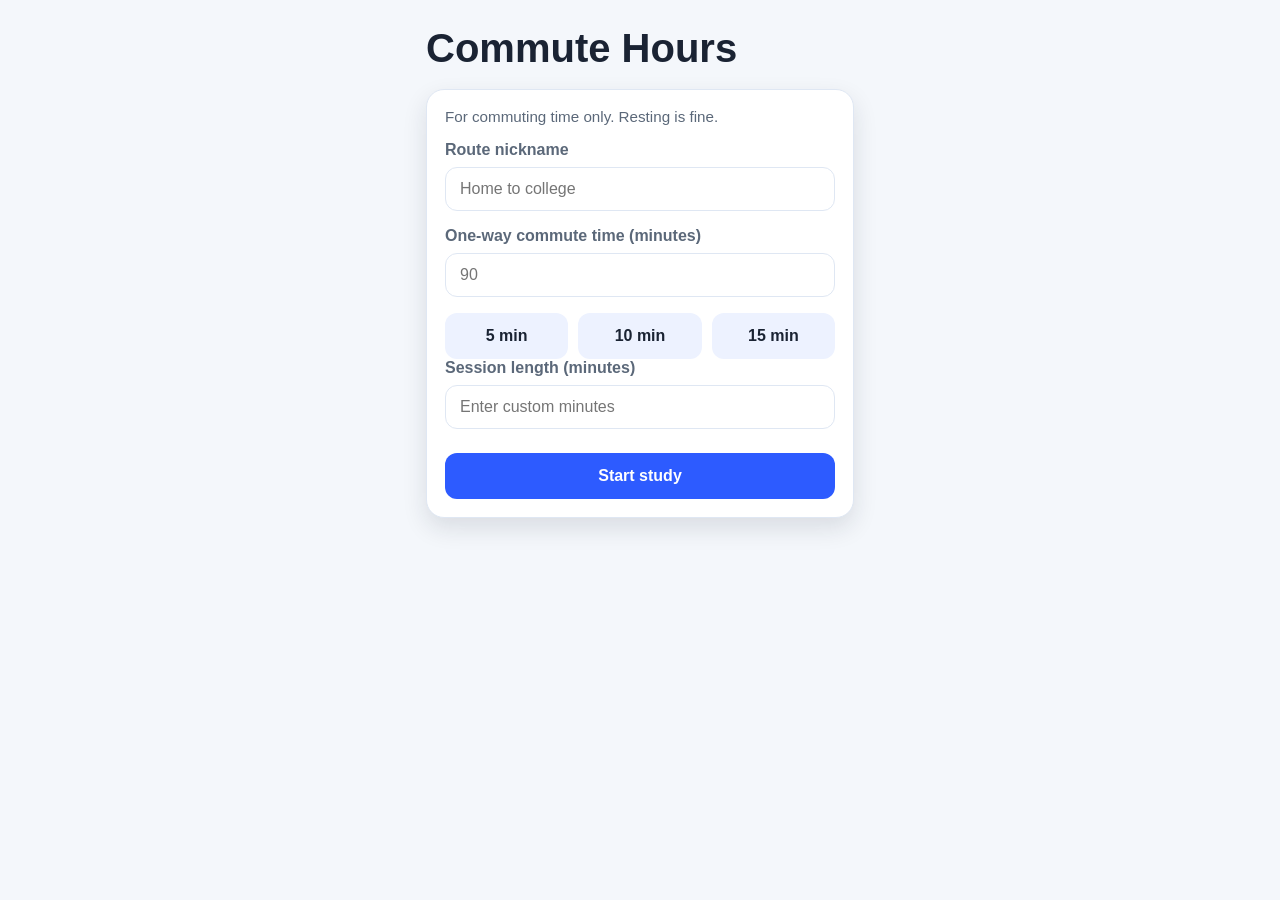
==== templates/index.html @ a93a5436 "Initial commit" ====
<!doctype html>
<html lang="en">
  <head>
    <meta charset="UTF-8" />
    <meta name="viewport" content="width=device-width, initial-scale=1.0" />
    <title>Commute Hours</title>
    <link rel="stylesheet" href="/static/css/style.css" />
  </head>
  <body>
    <div id="app" class="app-shell">
      <header class="topbar">
        <h1>Commute Hours</h1>
      </header>

      <main>
        <section id="setup-view" class="view active">
          <p class="helper-text">For commuting time only. Resting is fine.</p>
          <label>
            <span>Route nickname</span>
            <input id="route-name" type="text" maxlength="50" placeholder="Home to college" />
          </label>

          <label>
            <span>One-way commute time (minutes)</span>
            <input id="commute-minutes" type="number" min="0" step="1" placeholder="90" />
          </label>

          <div class="session-options">
            <button class="session-btn" data-minutes="5">5 min</button>
            <button class="session-btn" data-minutes="10">10 min</button>
            <button class="session-btn" data-minutes="15">15 min</button>
          </div>

          <label>
            <span>Session length (minutes)</span>
            <input id="session-length" type="number" min="1" step="1" placeholder="Enter custom minutes" />
          </label>

          <button id="start-session-btn" class="primary-btn" type="button">Start study</button>
          <div id="setup-error" class="error hidden" aria-live="polite"></div>
        </section>

        <section id="study-view" class="view hidden">
          <div class="study-header">
            <span id="study-progress">1 of 10</span>
            <button id="end-session-btn" class="secondary-btn" type="button">End early</button>
          </div>

          <div class="card-panel">
            <div id="question-text" class="question-text"></div>
            <div id="answer-block" class="answer-block hidden">
              <div id="answer-text" class="answer-text"></div>
            </div>
          </div>

          <div class="study-actions">
            <button id="show-answer-btn" class="primary-btn" type="button">Show answer</button>
            <div id="response-actions" class="response-actions hidden">
              <button id="understood-btn" class="success-btn" type="button">Understood</button>
              <button id="review-btn" class="secondary-btn" type="button">Review again</button>
            </div>
          </div>
        </section>

        <section id="confirm-view" class="view hidden">
          <h2>How many minutes did you actually study?</h2>
          <label>
            <span>Actual study minutes</span>
            <input id="actual-minutes" type="number" min="0" step="1" />
          </label>
          <div id="confirm-error" class="error hidden" aria-live="polite"></div>
          <button id="save-session-btn" class="primary-btn" type="button">Save</button>
        </section>

        <section id="dashboard-view" class="view hidden">
          <div class="dashboard-top">
            <div>
              <p class="label">This week</p>
              <h2 id="hours-reclaimed">0.0 hrs reclaimed</h2>
            </div>
          </div>

          <div class="chart">
            <div id="chart-bars" class="chart-bars"></div>
          </div>

          <div class="recent-sessions">
            <h3>Recent sessions</h3>
            <ul id="recent-sessions-list"></ul>
          </div>
        </section>
      </main>
    </div>

    <div id="toast" class="toast hidden"></div>

    <script src="/static/js/app.js"></script>
  </body>
</html>
---- static/css/style.css ----
:root {
  --bg: #f4f7fb;
  --panel: #ffffff;
  --text: #1a2333;
  --muted: #5b6879;
  --primary: #2d5bff;
  --primary-dark: #2149d9;
  --success: #1ca86f;
  --danger: #d94a4a;
  --border: #dfe7f3;
  --shadow: rgba(27, 37, 52, 0.12);
}

* { box-sizing: border-box; }

body {
  margin: 0;
  font-family: Arial, Helvetica, sans-serif;
  background: var(--bg);
  color: var(--text);
}

button, input {
  font: inherit;
}

.app-shell {
  max-width: 460px;
  margin: 0 auto;
  min-height: 100vh;
  background: var(--bg);
  padding: 16px;
}

.topbar {
  padding: 10px 0 18px;
}

.topbar h1 {
  margin: 0;
  font-size: clamp(2rem, 5vw, 2.5rem);
}

.view {
  background: var(--panel);
  border: 1px solid var(--border);
  border-radius: 18px;
  box-shadow: 0 10px 25px var(--shadow);
  padding: 18px;
}

.hidden {
  display: none !important;
}

label {
  display: block;
  margin-bottom: 16px;
}

label span {
  display: block;
  margin-bottom: 8px;
  color: var(--muted);
  font-weight: 600;
}

input {
  width: 100%;
  border: 1px solid var(--border);
  border-radius: 12px;
  padding: 12px 14px;
  font-size: 1rem;
}

.helper-text {
  margin: 0 0 16px;
  color: var(--muted);
  font-size: 0.95rem;
}

.session-options {
  display: grid;
  grid-template-columns: repeat(3, minmax(0, 1fr));
  gap: 10px;
  margin-top: 12px;
}

button {
  border: none;
  border-radius: 12px;
  cursor: pointer;
  font-weight: 700;
  transition: 0.15s ease;
  min-height: 46px;
}

.primary-btn {
  background: var(--primary);
  color: #fff;
  width: 100%;
}

.primary-btn:hover {
  background: var(--primary-dark);
}

.primary-btn:disabled {
  opacity: 0.6;
  cursor: not-allowed;
}

.secondary-btn {
  background: #edf2ff;
  color: var(--text);
}

.success-btn {
  background: var(--success);
  color: #fff;
}

.card-panel {
  background: #f8faff;
  border: 1px solid var(--border);
  border-radius: 18px;
  padding: 18px;
  min-height: 240px;
  display: flex;
  flex-direction: column;
  justify-content: space-between;
}

.question-text {
  font-size: 1.35rem;
  line-height: 1.5;
  font-weight: 700;
}

.answer-text {
  margin-top: 16px;
  font-size: 1.1rem;
  line-height: 1.6;
  color: var(--text);
}

.study-header {
  display: flex;
  align-items: center;
  justify-content: space-between;
  gap: 8px;
  margin-bottom: 14px;
  color: var(--muted);
  font-size: 0.95rem;
}

.study-actions {
  margin-top: 18px;
}

.response-actions {
  display: grid;
  grid-template-columns: 1fr 1fr;
  gap: 10px;
  margin-top: 12px;
}

.error {
  margin-top: 10px;
  color: var(--danger);
  font-size: 0.92rem;
}

.dashboard-top {
  margin-bottom: 20px;
}

.label {
  margin: 0;
  font-size: 0.8rem;
  text-transform: uppercase;
  letter-spacing: 0.08em;
  color: var(--muted);
}

#hours-reclaimed {
  margin: 6px 0 0;
  font-size: 1.8rem;
}

.chart-bars {
  display: grid;
  grid-template-columns: repeat(7, minmax(0, 1fr));
  gap: 8px;
  align-items: end;
  height: 130px;
  margin-bottom: 22px;
}

.bar-column {
  display: flex;
  flex-direction: column;
  align-items: center;
  justify-content: end;
  gap: 8px;
  height: 100%;
}

.bar {
  width: 100%;
  border-radius: 8px 8px 0 0;
  background: linear-gradient(180deg, #6b96ff, var(--primary));
  min-height: 8px;
}

.day-label {
  font-size: 0.72rem;
  color: var(--muted);
}

.recent-sessions h3 {
  margin: 0 0 10px;
}

#recent-sessions-list {
  list-style: none;
  padding: 0;
  margin: 0;
  display: flex;
  flex-direction: column;
  gap: 10px;
}

.session-item {
  background: #f6f9ff;
  border: 1px solid var(--border);
  border-radius: 12px;
  padding: 10px 12px;
  display: flex;
  justify-content: space-between;
  align-items: center;
  gap: 8px;
}

.session-item button {
  min-height: 36px;
  padding: 0 10px;
  font-size: 0.9rem;
}

.toast {
  position: fixed;
  left: 50%;
  bottom: 28px;
  transform: translateX(-50%);
  padding: 10px 16px;
  border-radius: 999px;
  background: rgba(26, 35, 51, 0.92);
  color: #fff;
  box-shadow: 0 8px 20px rgba(0,0,0,0.18);
}

#start-session-btn {
  margin-top: 8px;
}

.session-btn {
  background: #edf2ff;
  color: var(--text);
}

.session-btn.selected {
  background: var(--primary);
  color: #fff;
}
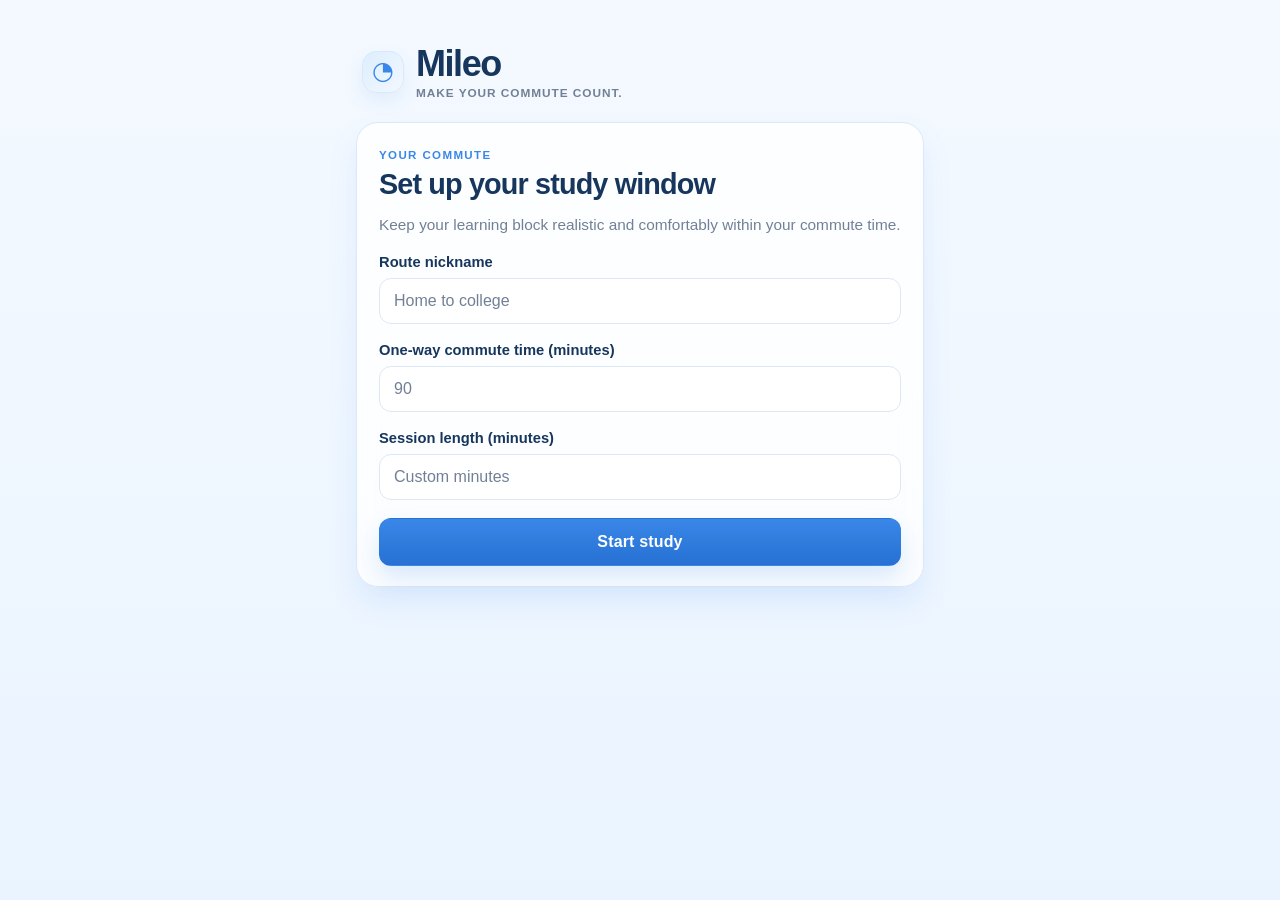
==== commit c00f25e4: "Make home navigation and manual session entry explicit" ====
--- a/templates/index.html
+++ b/templates/index.html
@@ -3,37 +3,46 @@
   <head>
     <meta charset="UTF-8" />
     <meta name="viewport" content="width=device-width, initial-scale=1.0" />
-    <title>Commute Hours</title>
+    <title>Mileo</title>
     <link rel="stylesheet" href="/static/css/style.css" />
   </head>
   <body>
     <div id="app" class="app-shell">
-      <header class="topbar">
-        <h1>Commute Hours</h1>
+      <header class="topbar" aria-label="Mileo header">
+        <a href="#" class="brand-link" id="brand-home-link" aria-label="Go to home page">
+          <div class="brand-wrap">
+            <div class="brand-icon" aria-hidden="true">
+              <span class="brand-icon-inner">◔</span>
+            </div>
+            <div class="brand-copy">
+              <div class="brand-name">Mileo</div>
+              <div class="brand-tagline">Make your commute count.</div>
+            </div>
+          </div>
+        </a>
       </header>
 
       <main>
         <section id="setup-view" class="view active">
-          <p class="helper-text">For commuting time only. Resting is fine.</p>
-          <label>
+          <div class="section-heading">
+            <p class="eyebrow">Your commute</p>
+            <h2>Set up your study window</h2>
+          </div>
+          <p class="helper-text">Keep your learning block realistic and comfortably within your commute time.</p>
+
+          <label class="field-group">
             <span>Route nickname</span>
             <input id="route-name" type="text" maxlength="50" placeholder="Home to college" />
           </label>
 
-          <label>
+          <label class="field-group">
             <span>One-way commute time (minutes)</span>
             <input id="commute-minutes" type="number" min="0" step="1" placeholder="90" />
           </label>
 
-          <div class="session-options">
-            <button class="session-btn" data-minutes="5">5 min</button>
-            <button class="session-btn" data-minutes="10">10 min</button>
-            <button class="session-btn" data-minutes="15">15 min</button>
-          </div>
-
-          <label>
+          <label class="field-group custom-field">
             <span>Session length (minutes)</span>
-            <input id="session-length" type="number" min="1" step="1" placeholder="Enter custom minutes" />
+            <input id="session-length" type="number" min="1" step="1" placeholder="Custom minutes" />
           </label>
 
           <button id="start-session-btn" class="primary-btn" type="button">Start study</button>
@@ -42,19 +51,28 @@
 
         <section id="study-view" class="view hidden">
           <div class="study-header">
-            <span id="study-progress">1 of 10</span>
-            <button id="end-session-btn" class="secondary-btn" type="button">End early</button>
+            <div class="study-meta">
+              <span class="mini-badge">Learning</span>
+              <span id="study-progress" class="study-progress">Card 1 of 10</span>
+            </div>
+            <span id="study-status" class="study-status">Initial pass</span>
+            <button id="end-session-btn" class="secondary-btn compact" type="button">End early</button>
+          </div>
+
+          <div class="progress-track" aria-hidden="true">
+            <span id="study-progress-bar" class="progress-bar"></span>
           </div>
 
           <div class="card-panel">
             <div id="question-text" class="question-text"></div>
             <div id="answer-block" class="answer-block hidden">
               <div id="answer-text" class="answer-text"></div>
+              <div id="explanation-text" class="explanation-text hidden"></div>
             </div>
           </div>
 
           <div class="study-actions">
-            <button id="show-answer-btn" class="primary-btn" type="button">Show answer</button>
+            <button id="show-answer-btn" class="primary-btn" type="button">Reveal answer</button>
             <div id="response-actions" class="response-actions hidden">
               <button id="understood-btn" class="success-btn" type="button">Understood</button>
               <button id="review-btn" class="secondary-btn" type="button">Review again</button>
@@ -63,29 +81,59 @@
         </section>
 
         <section id="confirm-view" class="view hidden">
-          <h2>How many minutes did you actually study?</h2>
-          <label>
+          <div class="section-heading compact-heading">
+            <p class="eyebrow">Session recap</p>
+            <h2>How many minutes did you actually study?</h2>
+          </div>
+          <p class="helper-text">Record the time you truly focused on learning, even if it was shorter than planned.</p>
+          <div class="info-panel">
+            <strong>Planned study block:</strong>
+            <span id="planned-session-summary">0 min</span>
+          </div>
+          <label class="field-group">
             <span>Actual study minutes</span>
             <input id="actual-minutes" type="number" min="0" step="1" />
           </label>
           <div id="confirm-error" class="error hidden" aria-live="polite"></div>
-          <button id="save-session-btn" class="primary-btn" type="button">Save</button>
+          <div class="confirm-actions">
+            <button id="save-session-btn" class="primary-btn" type="button">Save session</button>
+          </div>
         </section>
 
         <section id="dashboard-view" class="view hidden">
           <div class="dashboard-top">
-            <div>
-              <p class="label">This week</p>
-              <h2 id="hours-reclaimed">0.0 hrs reclaimed</h2>
+            <div class="section-heading compact-heading">
+              <p class="eyebrow">Your progress</p>
+              <h2>This week</h2>
             </div>
           </div>
 
-          <div class="chart">
-            <div id="chart-bars" class="chart-bars"></div>
+          <div class="kpi-grid">
+            <article class="kpi-card">
+              <span class="kpi-label">Study minutes</span>
+              <strong id="week-minutes">0 min</strong>
+              <span class="kpi-meta">Current week</span>
+            </article>
+            <article class="kpi-card">
+              <span class="kpi-label">Hours</span>
+              <strong id="hours-reclaimed">0.0 hrs</strong>
+              <span class="kpi-meta">Recovered</span>
+            </article>
+          </div>
+
+          <div class="chart-card">
+            <div class="chart-heading">
+              <h3>Weekly breakdown</h3>
+            </div>
+            <div class="chart">
+              <div id="chart-bars" class="chart-bars"></div>
+            </div>
           </div>
 
           <div class="recent-sessions">
-            <h3>Recent sessions</h3>
+            <div class="chart-heading">
+              <h3>Recent sessions</h3>
+            </div>
             <ul id="recent-sessions-list"></ul>
           </div>
         </section>
--- a/static/css/style.css
+++ b/static/css/style.css
@@ -1,22 +1,45 @@
 :root {
-  --bg: #f4f7fb;
-  --panel: #ffffff;
-  --text: #1a2333;
-  --muted: #5b6879;
-  --primary: #2d5bff;
-  --primary-dark: #2149d9;
-  --success: #1ca86f;
-  --danger: #d94a4a;
-  --border: #dfe7f3;
-  --shadow: rgba(27, 37, 52, 0.12);
-}
-
-* { box-sizing: border-box; }
+  --bg: #F4F9FF;
+  --bg-strong: #EAF4FF;
+  --primary-light: #DCEEFF;
+  --primary-soft: #EDF6FF;
+  --primary-action: #3987E8;
+  --primary-hover: #2671D3;
+  --navy: #17365D;
+  --text: #34465D;
+  --muted: #718096;
+  --card: #FFFFFF;
+  --border: #DCE8F5;
+  --shadow: rgba(57, 135, 232, 0.10);
+  --success: #248567;
+  --warning: #D99028;
+  --error: #D94F5C;
+  --radius-lg: 22px;
+  --radius-md: 16px;
+  --radius-sm: 12px;
+  --space-1: 4px;
+  --space-2: 8px;
+  --space-3: 12px;
+  --space-4: 16px;
+  --space-5: 20px;
+  --space-6: 24px;
+  --space-8: 32px;
+  --focus-ring: 0 0 0 3px rgba(57, 135, 232, 0.18);
+}
+
+* {
+  box-sizing: border-box;
+}
+
+html {
+  scroll-behavior: smooth;
+}
 
 body {
   margin: 0;
-  font-family: Arial, Helvetica, sans-serif;
-  background: var(--bg);
+  min-height: 100vh;
+  font-family: Inter, "Segoe UI", "Helvetica Neue", Arial, sans-serif;
+  background: linear-gradient(180deg, var(--bg) 0%, var(--bg-strong) 100%);
   color: var(--text);
 }
 
@@ -24,124 +47,265 @@
   font: inherit;
 }
 
+button {
+  border: 1px solid transparent;
+  border-radius: var(--radius-sm);
+  cursor: pointer;
+  font-weight: 600;
+  transition: background-color 180ms ease, border-color 180ms ease, transform 180ms ease, box-shadow 180ms ease;
+}
+
+button:active {
+  transform: translateY(1px);
+}
+
+button:focus-visible,
+input:focus-visible {
+  outline: none;
+  box-shadow: var(--focus-ring);
+}
+
 .app-shell {
-  max-width: 460px;
+  max-width: 480px;
   margin: 0 auto;
   min-height: 100vh;
-  background: var(--bg);
-  padding: 16px;
+  padding: 18px 16px 32px;
 }
 
 .topbar {
-  padding: 10px 0 18px;
-}
-
-.topbar h1 {
-  margin: 0;
-  font-size: clamp(2rem, 5vw, 2.5rem);
+  padding: 6px 0 18px;
+}
+
+.brand-link {
+  display: inline-flex;
+  text-decoration: none;
+  transition: opacity 180ms ease, transform 180ms ease;
+}
+
+.brand-link:hover {
+  opacity: 0.96;
+}
+
+.brand-link:active {
+  transform: translateY(1px);
+}
+
+.brand-wrap {
+  display: flex;
+  align-items: center;
+  gap: 12px;
+  padding: 10px 6px 4px;
+}
+
+.brand-icon {
+  width: 42px;
+  height: 42px;
+  display: grid;
+  place-items: center;
+  border-radius: 14px;
+  background: linear-gradient(135deg, var(--primary-light), #F2F8FF);
+  border: 1px solid var(--border);
+  box-shadow: 0 8px 18px var(--shadow);
+}
+
+.brand-icon-inner {
+  font-size: 1.55rem;
+  color: var(--primary-action);
+  line-height: 1;
+}
+
+.brand-copy {
+  display: flex;
+  flex-direction: column;
+  gap: 2px;
+}
+
+.brand-name {
+  font-size: clamp(1.8rem, 4vw, 2.25rem);
+  font-weight: 800;
+  letter-spacing: -0.04em;
+  color: var(--navy);
+  line-height: 1.1;
+}
+
+.brand-tagline {
+  font-size: 0.74rem;
+  letter-spacing: 0.08em;
+  text-transform: uppercase;
+  color: var(--muted);
+  font-weight: 700;
 }
 
 .view {
-  background: var(--panel);
-  border: 1px solid var(--border);
-  border-radius: 18px;
-  box-shadow: 0 10px 25px var(--shadow);
-  padding: 18px;
+  background: rgba(255, 255, 255, 0.8);
+  border: 1px solid var(--border);
+  border-radius: var(--radius-lg);
+  box-shadow: 0 16px 30px var(--shadow);
+  padding: 20px 18px 18px;
+  backdrop-filter: blur(10px);
 }
 
 .hidden {
   display: none !important;
 }
 
-label {
+.section-heading {
+  margin-bottom: 12px;
+}
+
+.section-heading h2 {
+  margin: 0;
+  color: var(--navy);
+  font-size: clamp(1.45rem, 5vw, 1.8rem);
+  letter-spacing: -0.03em;
+  line-height: 1.2;
+}
+
+.compact-heading {
+  margin-bottom: 8px;
+}
+
+.eyebrow {
+  margin: 0 0 6px;
+  color: var(--primary-action);
+  font-size: 0.72rem;
+  font-weight: 800;
+  letter-spacing: 0.12em;
+  text-transform: uppercase;
+}
+
+.helper-text {
+  margin: 0 0 18px;
+  color: var(--muted);
+  line-height: 1.5;
+  font-size: 0.96rem;
+}
+
+.field-group {
   display: block;
-  margin-bottom: 16px;
-}
-
-label span {
+  margin-bottom: 18px;
+}
+
+.field-group span {
   display: block;
   margin-bottom: 8px;
-  color: var(--muted);
-  font-weight: 600;
+  color: var(--navy);
+  font-size: 0.92rem;
+  font-weight: 700;
 }
 
 input {
   width: 100%;
   border: 1px solid var(--border);
-  border-radius: 12px;
-  padding: 12px 14px;
+  border-radius: var(--radius-sm);
+  background: #fff;
+  padding: 13px 14px;
   font-size: 1rem;
-}
-
-.helper-text {
-  margin: 0 0 16px;
-  color: var(--muted);
-  font-size: 0.95rem;
-}
-
-.session-options {
-  display: grid;
-  grid-template-columns: repeat(3, minmax(0, 1fr));
-  gap: 10px;
-  margin-top: 12px;
-}
-
-button {
-  border: none;
-  border-radius: 12px;
-  cursor: pointer;
-  font-weight: 700;
-  transition: 0.15s ease;
-  min-height: 46px;
+  color: var(--navy);
+  transition: border-color 150ms ease, box-shadow 150ms ease;
+}
+
+input::placeholder {
+  color: var(--muted);
+}
+
+input:focus {
+  border-color: var(--primary-action);
+}
+
+.custom-field {
+  margin-bottom: 18px;
+}
+
+.primary-btn,
+.secondary-btn,
+.success-btn {
+  min-height: 48px;
+  border-radius: var(--radius-sm);
+  padding: 11px 16px;
+  font-weight: 700;
+  letter-spacing: 0.01em;
 }
 
 .primary-btn {
-  background: var(--primary);
+  width: 100%;
+  background: linear-gradient(180deg, var(--primary-action), var(--primary-hover));
   color: #fff;
-  width: 100%;
+  border-color: transparent;
+  box-shadow: 0 12px 24px rgba(57, 135, 232, 0.18);
 }
 
 .primary-btn:hover {
-  background: var(--primary-dark);
+  filter: brightness(1.02);
 }
 
 .primary-btn:disabled {
-  opacity: 0.6;
+  opacity: 0.65;
   cursor: not-allowed;
+  box-shadow: none;
 }
 
 .secondary-btn {
-  background: #edf2ff;
-  color: var(--text);
+  background: var(--primary-soft);
+  color: var(--primary-action);
+  border-color: var(--border);
+}
+
+.secondary-btn:hover {
+  background: #e8f2ff;
+}
+
+.compact {
+  min-height: 42px;
+  padding: 9px 12px;
+  font-size: 0.9rem;
 }
 
 .success-btn {
-  background: var(--success);
+  background: linear-gradient(180deg, var(--success), #1f7a5b);
   color: #fff;
+  border-color: transparent;
 }
 
 .card-panel {
-  background: #f8faff;
-  border: 1px solid var(--border);
-  border-radius: 18px;
-  padding: 18px;
-  min-height: 240px;
+  background: linear-gradient(180deg, #F7FBFF, #EDF6FF);
+  border: 1px solid var(--border);
+  border-radius: var(--radius-md);
+  padding: 18px 18px 16px;
+  min-height: 260px;
   display: flex;
   flex-direction: column;
   justify-content: space-between;
+  box-shadow: inset 0 1px 0 rgba(255,255,255,0.9);
 }
 
 .question-text {
-  font-size: 1.35rem;
+  font-size: clamp(1.2rem, 5vw, 1.55rem);
   line-height: 1.5;
-  font-weight: 700;
+  font-weight: 800;
+  color: var(--navy);
+  letter-spacing: -0.02em;
+}
+
+.answer-block {
+  margin-top: 14px;
+  padding-top: 14px;
+  border-top: 1px solid var(--border);
 }
 
 .answer-text {
-  margin-top: 16px;
-  font-size: 1.1rem;
+  font-size: 1.02rem;
+  line-height: 1.7;
+  color: var(--text);
+}
+
+.explanation-text {
+  margin-top: 12px;
+  padding: 12px 12px 0;
+  border-top: 1px solid rgba(220, 232, 245, 0.8);
+  color: var(--muted);
   line-height: 1.6;
-  color: var(--text);
+  font-size: 0.94rem;
 }
 
 .study-header {
@@ -150,8 +314,58 @@
   justify-content: space-between;
   gap: 8px;
   margin-bottom: 14px;
-  color: var(--muted);
-  font-size: 0.95rem;
+}
+
+.study-meta {
+  display: flex;
+  flex-direction: column;
+  gap: 3px;
+  flex: 1;
+}
+
+.mini-badge {
+  display: inline-flex;
+  align-self: flex-start;
+  background: var(--primary-soft);
+  color: var(--primary-action);
+  border: 1px solid var(--border);
+  border-radius: 999px;
+  padding: 5px 9px;
+  font-size: 0.66rem;
+  font-weight: 800;
+  letter-spacing: 0.08em;
+  text-transform: uppercase;
+}
+
+.study-progress {
+  color: var(--muted);
+  font-size: 0.82rem;
+  font-weight: 700;
+}
+
+.study-status {
+  color: var(--muted);
+  font-size: 0.8rem;
+  font-weight: 700;
+  text-align: center;
+}
+
+.progress-track {
+  width: 100%;
+  height: 8px;
+  border-radius: 999px;
+  background: var(--primary-light);
+  overflow: hidden;
+  margin-bottom: 16px;
+}
+
+.progress-bar {
+  display: block;
+  width: 0%;
+  height: 100%;
+  background: linear-gradient(90deg, var(--primary-action), #8ec0ff);
+  border-radius: inherit;
+  transition: width 180ms ease;
 }
 
 .study-actions {
@@ -166,35 +380,95 @@
 }
 
 .error {
-  margin-top: 10px;
-  color: var(--danger);
+  margin-top: 12px;
+  color: var(--error);
+  font-size: 0.9rem;
+  font-weight: 600;
+}
+
+.info-panel {
+  display: flex;
+  justify-content: space-between;
+  gap: 8px;
+  align-items: center;
+  padding: 12px 14px;
+  border-radius: var(--radius-sm);
+  background: var(--primary-soft);
+  border: 1px solid var(--border);
+  color: var(--navy);
+  margin: 0 0 16px;
   font-size: 0.92rem;
 }
 
-.dashboard-top {
-  margin-bottom: 20px;
-}
-
-.label {
+.confirm-actions {
+  margin-top: 16px;
+}
+
+.kpi-grid {
+  display: grid;
+  grid-template-columns: repeat(2, minmax(0, 1fr));
+  gap: 12px;
+  margin: 12px 0 18px;
+}
+
+.kpi-card {
+  background: var(--card);
+  border: 1px solid var(--border);
+  border-radius: var(--radius-md);
+  box-shadow: 0 8px 18px var(--shadow);
+  padding: 14px 12px;
+  display: flex;
+  flex-direction: column;
+  gap: 6px;
+  min-height: 112px;
+}
+
+.kpi-label {
+  color: var(--muted);
+  font-size: 0.72rem;
+  font-weight: 800;
+  letter-spacing: 0.08em;
+  text-transform: uppercase;
+}
+
+.kpi-card strong {
+  color: var(--navy);
+  font-size: clamp(1.4rem, 5vw, 2rem);
+  line-height: 1.1;
+  letter-spacing: -0.04em;
+}
+
+.kpi-meta {
+  color: var(--muted);
+  font-size: 0.8rem;
+}
+
+.chart-card,
+.recent-sessions {
+  background: var(--card);
+  border: 1px solid var(--border);
+  border-radius: var(--radius-md);
+  padding: 14px 12px;
+  box-shadow: 0 8px 18px var(--shadow);
+}
+
+.chart-heading {
+  margin-bottom: 12px;
+}
+
+.chart-heading h3 {
   margin: 0;
-  font-size: 0.8rem;
-  text-transform: uppercase;
-  letter-spacing: 0.08em;
-  color: var(--muted);
-}
-
-#hours-reclaimed {
-  margin: 6px 0 0;
-  font-size: 1.8rem;
+  color: var(--navy);
+  font-size: 1rem;
 }
 
 .chart-bars {
   display: grid;
   grid-template-columns: repeat(7, minmax(0, 1fr));
-  gap: 8px;
+  gap: 10px;
   align-items: end;
-  height: 130px;
-  margin-bottom: 22px;
+  height: 140px;
+  padding: 8px 4px 0;
 }
 
 .bar-column {
@@ -203,23 +477,25 @@
   align-items: center;
   justify-content: end;
   gap: 8px;
-  height: 100%;
+  min-height: 100%;
 }
 
 .bar {
   width: 100%;
-  border-radius: 8px 8px 0 0;
-  background: linear-gradient(180deg, #6b96ff, var(--primary));
-  min-height: 8px;
+  border-radius: 10px 10px 0 0;
+  background: linear-gradient(180deg, #94c4ff, var(--primary-action));
+  min-height: 10px;
+  box-shadow: inset 0 -1px 0 rgba(255,255,255,0.2);
 }
 
 .day-label {
-  font-size: 0.72rem;
-  color: var(--muted);
-}
-
-.recent-sessions h3 {
-  margin: 0 0 10px;
+  font-size: 0.68rem;
+  color: var(--muted);
+  font-weight: 700;
+}
+
+.recent-sessions {
+  margin-top: 18px;
 }
 
 #recent-sessions-list {
@@ -232,20 +508,42 @@
 }
 
 .session-item {
-  background: #f6f9ff;
-  border: 1px solid var(--border);
-  border-radius: 12px;
+  display: flex;
+  align-items: center;
+  justify-content: space-between;
+  gap: 8px;
   padding: 10px 12px;
-  display: flex;
-  justify-content: space-between;
-  align-items: center;
-  gap: 8px;
+  border: 1px solid var(--border);
+  border-radius: var(--radius-sm);
+  background: linear-gradient(180deg, #F9FBFF, #F3F8FF);
+}
+
+.session-item strong {
+  display: block;
+  color: var(--navy);
+  font-size: 0.92rem;
+}
+
+.session-item span {
+  color: var(--muted);
+  font-size: 0.76rem;
+}
+
+.session-item .session-minute {
+  color: var(--navy);
+  font-weight: 800;
+  font-size: 0.9rem;
+  flex-shrink: 0;
 }
 
 .session-item button {
   min-height: 36px;
   padding: 0 10px;
-  font-size: 0.9rem;
+  background: var(--card);
+  border-color: var(--border);
+  color: var(--primary-action);
+  font-size: 0.8rem;
+  font-weight: 700;
 }
 
 .toast {
@@ -253,23 +551,31 @@
   left: 50%;
   bottom: 28px;
   transform: translateX(-50%);
+  background: rgba(23, 54, 93, 0.94);
+  color: #fff;
   padding: 10px 16px;
   border-radius: 999px;
-  background: rgba(26, 35, 51, 0.92);
-  color: #fff;
-  box-shadow: 0 8px 20px rgba(0,0,0,0.18);
-}
-
-#start-session-btn {
-  margin-top: 8px;
-}
-
-.session-btn {
-  background: #edf2ff;
-  color: var(--text);
-}
-
-.session-btn.selected {
-  background: var(--primary);
-  color: #fff;
-}
+  box-shadow: 0 12px 24px rgba(23, 54, 93, 0.22);
+  font-size: 0.9rem;
+  font-weight: 700;
+}
+
+@media (min-width: 560px) {
+  .app-shell {
+    max-width: 600px;
+    padding-top: 28px;
+  }
+
+  .view {
+    padding: 26px 22px 20px;
+  }
+}
+
+@media (prefers-reduced-motion: reduce) {
+  *, *::before, *::after {
+    animation-duration: 0.01ms !important;
+    animation-iteration-count: 1 !important;
+    transition-duration: 0.01ms !important;
+    scroll-behavior: auto !important;
+  }
+}
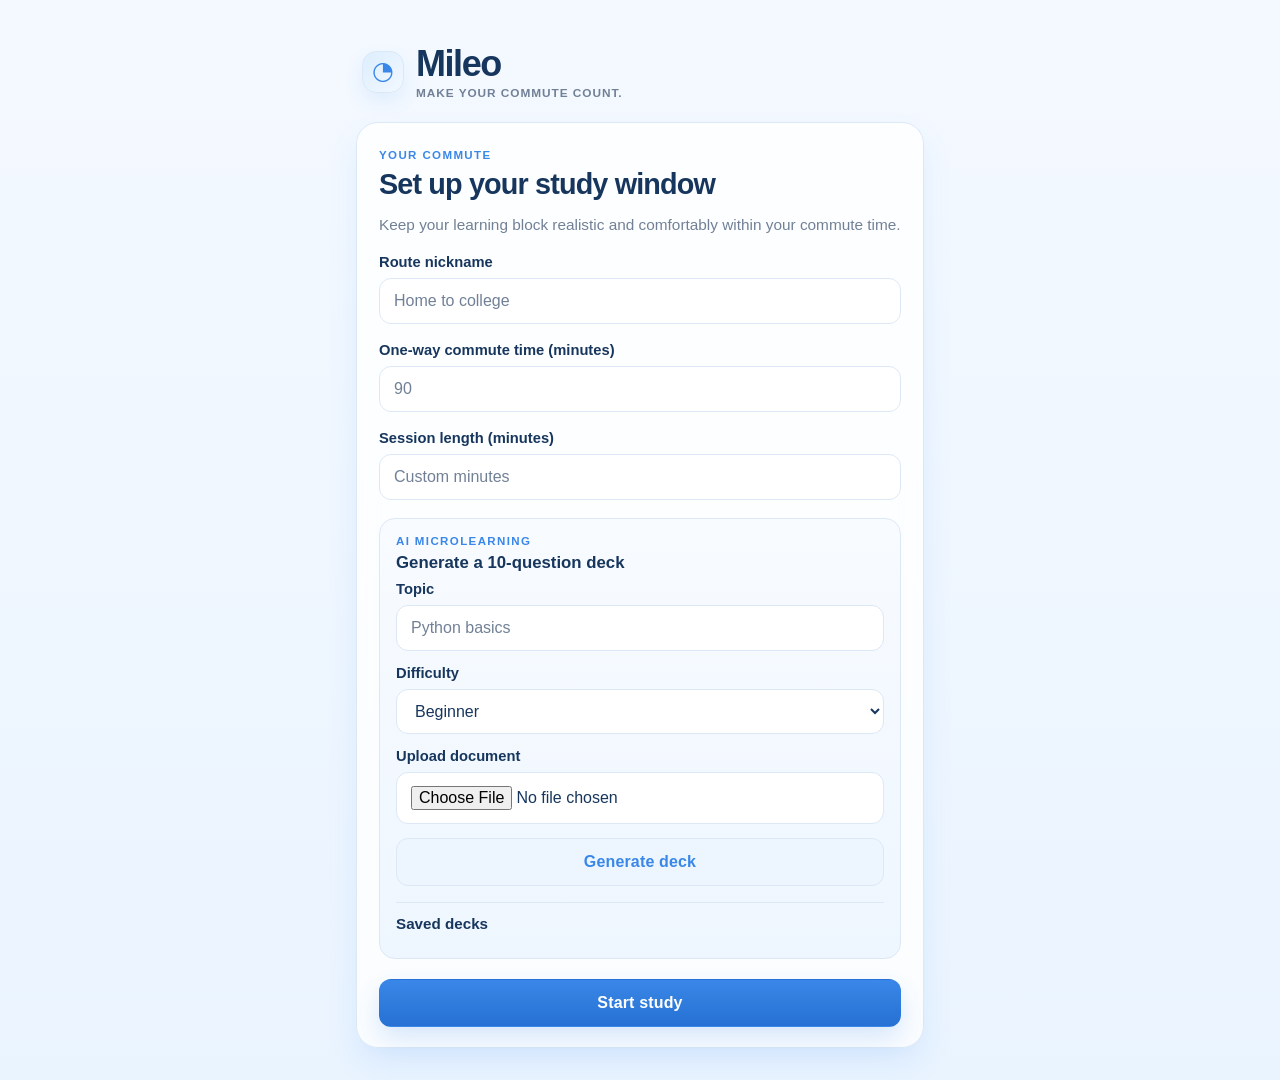
==== commit 84bdf612: "remove old bundled Python flashcards drop unused source text input from the app keep upload-based AI" ====
--- a/templates/index.html
+++ b/templates/index.html
@@ -44,6 +44,42 @@
             <span>Session length (minutes)</span>
             <input id="session-length" type="number" min="1" step="1" placeholder="Custom minutes" />
           </label>
+
+          <div class="ai-panel">
+            <div class="mini-panel-header">
+              <p class="eyebrow">AI microlearning</p>
+              <h3>Generate a 10-question deck</h3>
+            </div>
+
+            <div class="ai-form-grid">
+              <label class="field-group compact-field">
+                <span>Topic</span>
+                <input id="ai-topic" type="text" placeholder="Python basics" />
+              </label>
+
+              <label class="field-group compact-field">
+                <span>Difficulty</span>
+                <select id="ai-difficulty">
+                  <option value="Beginner">Beginner</option>
+                  <option value="Intermediate">Intermediate</option>
+                  <option value="Advanced">Advanced</option>
+                </select>
+              </label>
+
+              <label class="field-group compact-field">
+                <span>Upload document</span>
+                <input id="ai-file" type="file" accept=".txt,.pdf,.docx" />
+              </label>
+
+              <button id="generate-ai-btn" class="secondary-btn full-width" type="button">Generate deck</button>
+              <div id="ai-status" class="ai-status hidden" aria-live="polite"></div>
+            </div>
+
+            <div class="saved-batches-box">
+              <h4>Saved decks</h4>
+              <ul id="ai-batch-list" class="ai-batch-list"></ul>
+            </div>
+          </div>
 
           <button id="start-session-btn" class="primary-btn" type="button">Start study</button>
           <div id="setup-error" class="error hidden" aria-live="polite"></div>
--- a/static/css/style.css
+++ b/static/css/style.css
@@ -217,6 +217,104 @@
   margin-bottom: 18px;
 }
 
+.ai-panel {
+  margin: 10px 0 20px;
+  padding: 16px;
+  border: 1px solid var(--border);
+  border-radius: var(--radius-md);
+  background: linear-gradient(180deg, #F8FBFF, #EEF6FF);
+}
+
+.mini-panel-header {
+  margin-bottom: 8px;
+}
+
+.mini-panel-header h3 {
+  margin: 0;
+  font-size: 1.05rem;
+  color: var(--navy);
+}
+
+.ai-form-grid {
+  display: flex;
+  flex-direction: column;
+  gap: 4px;
+}
+
+.compact-field {
+  margin-bottom: 10px;
+}
+
+select,
+textarea {
+  width: 100%;
+  border: 1px solid var(--border);
+  border-radius: var(--radius-sm);
+  background: #fff;
+  padding: 12px 14px;
+  font: inherit;
+  color: var(--navy);
+  resize: vertical;
+}
+
+textarea {
+  min-height: 90px;
+}
+
+.full-width {
+  width: 100%;
+}
+
+.ai-status {
+  margin-top: 8px;
+  color: var(--primary-action);
+  font-size: 0.88rem;
+  font-weight: 700;
+}
+
+.saved-batches-box {
+  margin-top: 16px;
+  padding-top: 12px;
+  border-top: 1px solid var(--border);
+}
+
+.saved-batches-box h4 {
+  margin: 0 0 10px;
+  color: var(--navy);
+  font-size: 0.95rem;
+}
+
+.ai-batch-list {
+  list-style: none;
+  padding: 0;
+  margin: 0;
+  display: flex;
+  flex-direction: column;
+  gap: 8px;
+}
+
+.ai-batch-item {
+  display: flex;
+  align-items: center;
+  justify-content: space-between;
+  gap: 8px;
+  background: rgba(255,255,255,0.7);
+  border: 1px solid var(--border);
+  border-radius: var(--radius-sm);
+  padding: 8px 10px;
+}
+
+.ai-batch-item small {
+  display: block;
+  color: var(--muted);
+}
+
+.ai-batch-item button {
+  min-height: 34px;
+  padding: 0 10px;
+  font-size: 0.78rem;
+}
+
 .primary-btn,
 .secondary-btn,
 .success-btn {
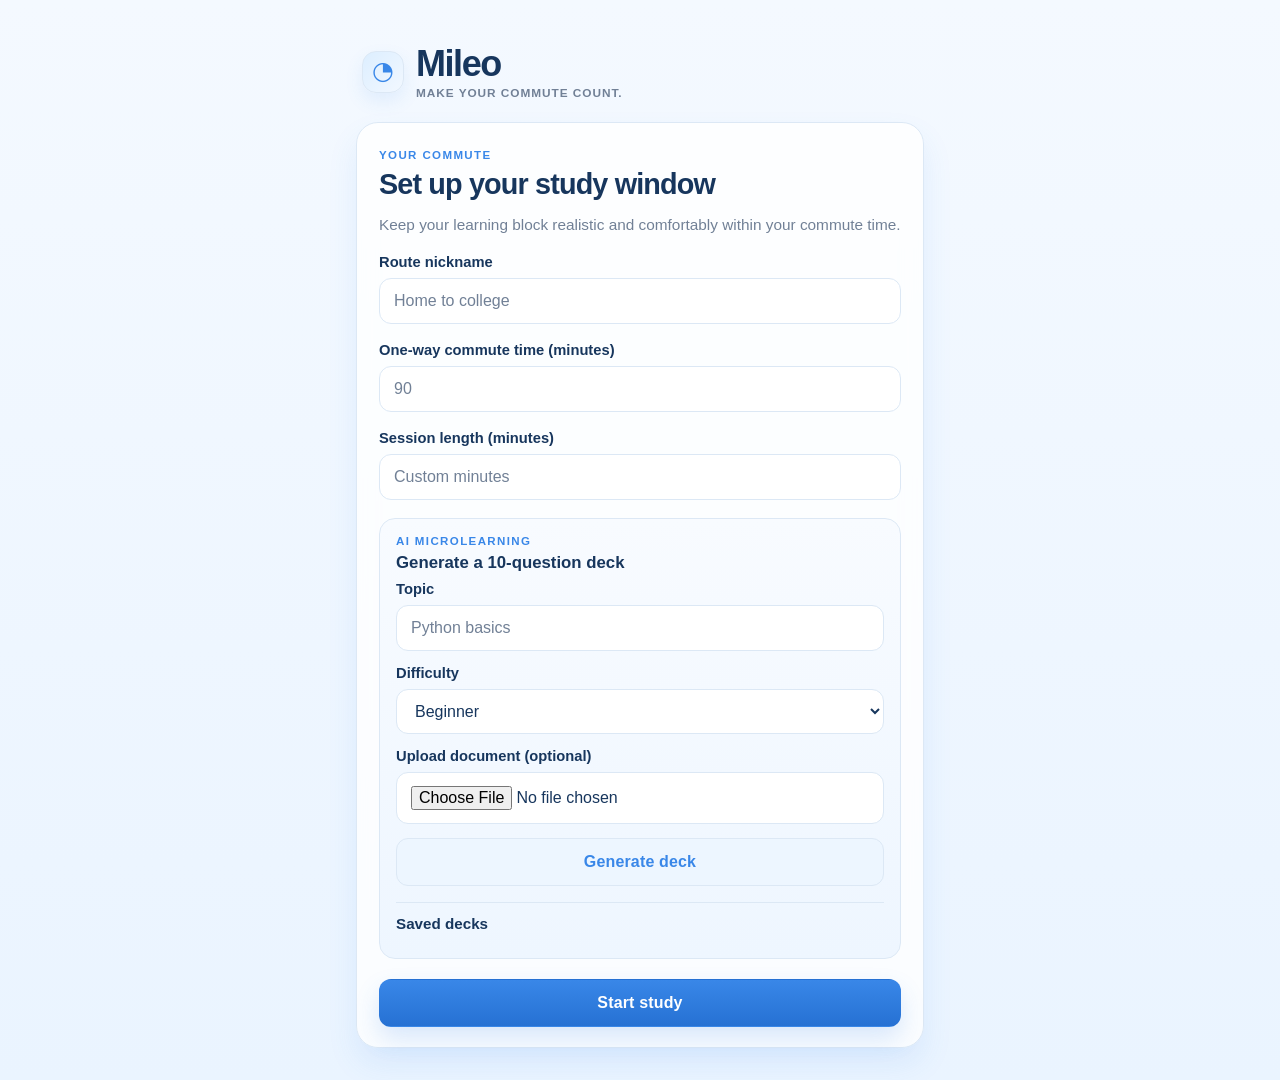
==== commit cacd6282: "Fix deck progress tracking and optional Gemini AI flow fix study-card progress to show absolute deck" ====
--- a/templates/index.html
+++ b/templates/index.html
@@ -67,7 +67,7 @@
               </label>
 
               <label class="field-group compact-field">
-                <span>Upload document</span>
+                <span>Upload document (optional)</span>
                 <input id="ai-file" type="file" accept=".txt,.pdf,.docx" />
               </label>
 
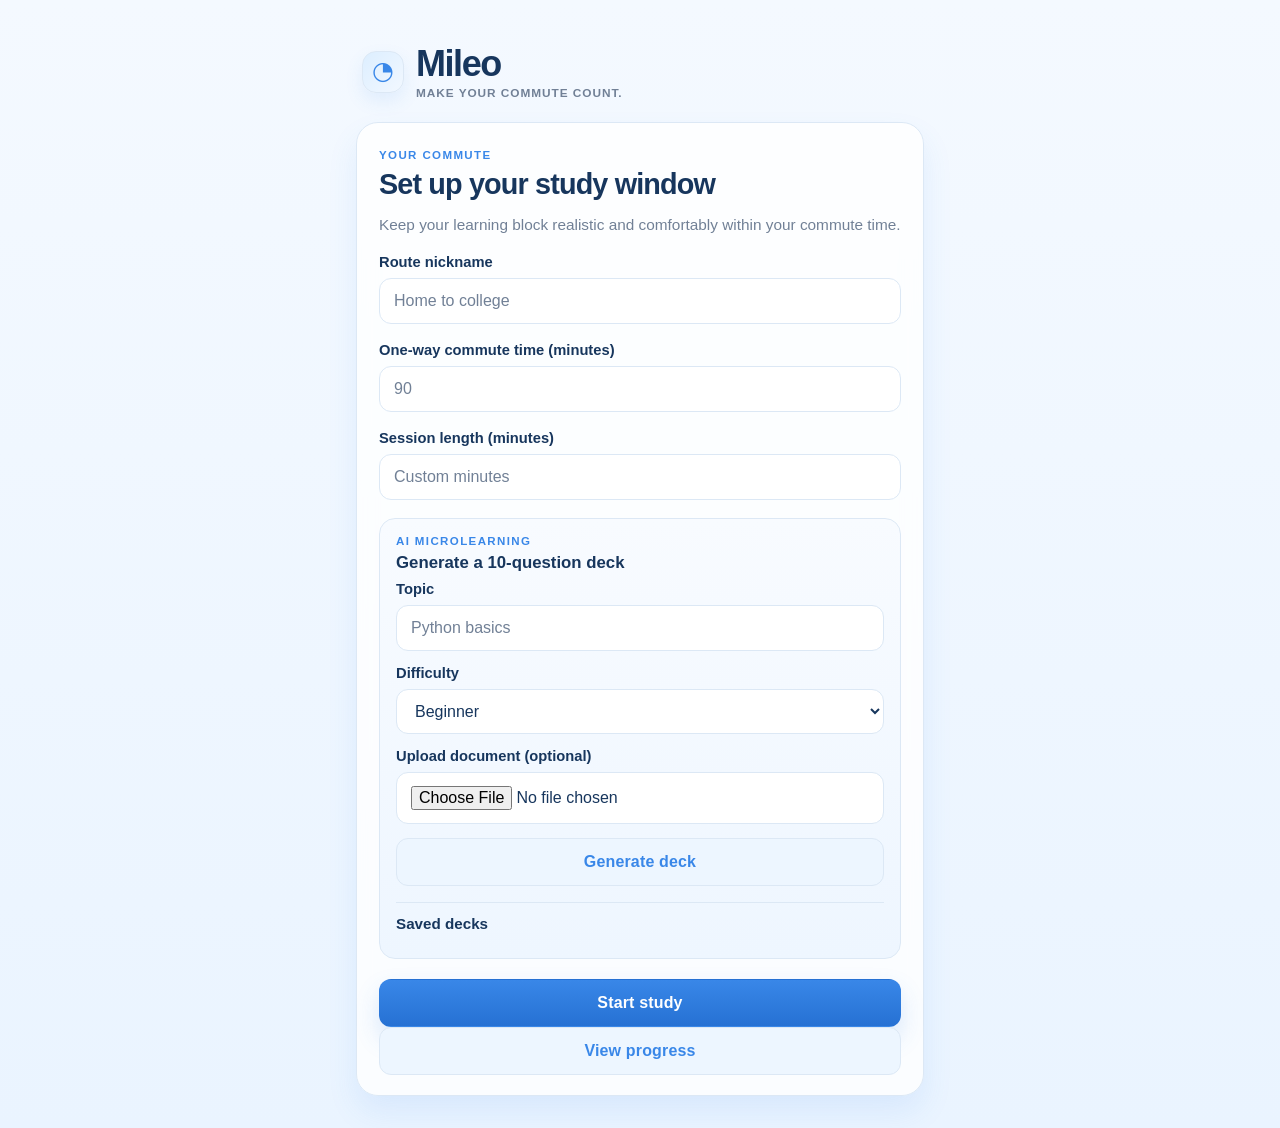
==== commit 56984202: "Added 'check progress' feature on home page." ====
--- a/templates/index.html
+++ b/templates/index.html
@@ -82,6 +82,7 @@
           </div>
 
           <button id="start-session-btn" class="primary-btn" type="button">Start study</button>
+          <button id="view-progress-btn" class="secondary-btn full-width" type="button">View progress</button>
           <div id="setup-error" class="error hidden" aria-live="polite"></div>
         </section>
 
--- a/static/css/style.css
+++ b/static/css/style.css
@@ -582,8 +582,14 @@
   width: 100%;
   border-radius: 10px 10px 0 0;
   background: linear-gradient(180deg, #94c4ff, var(--primary-action));
-  min-height: 10px;
+  min-height: 8px;
   box-shadow: inset 0 -1px 0 rgba(255,255,255,0.2);
+}
+
+.bar.empty {
+  min-height: 0;
+  height: 0;
+  opacity: 0.28;
 }
 
 .day-label {
